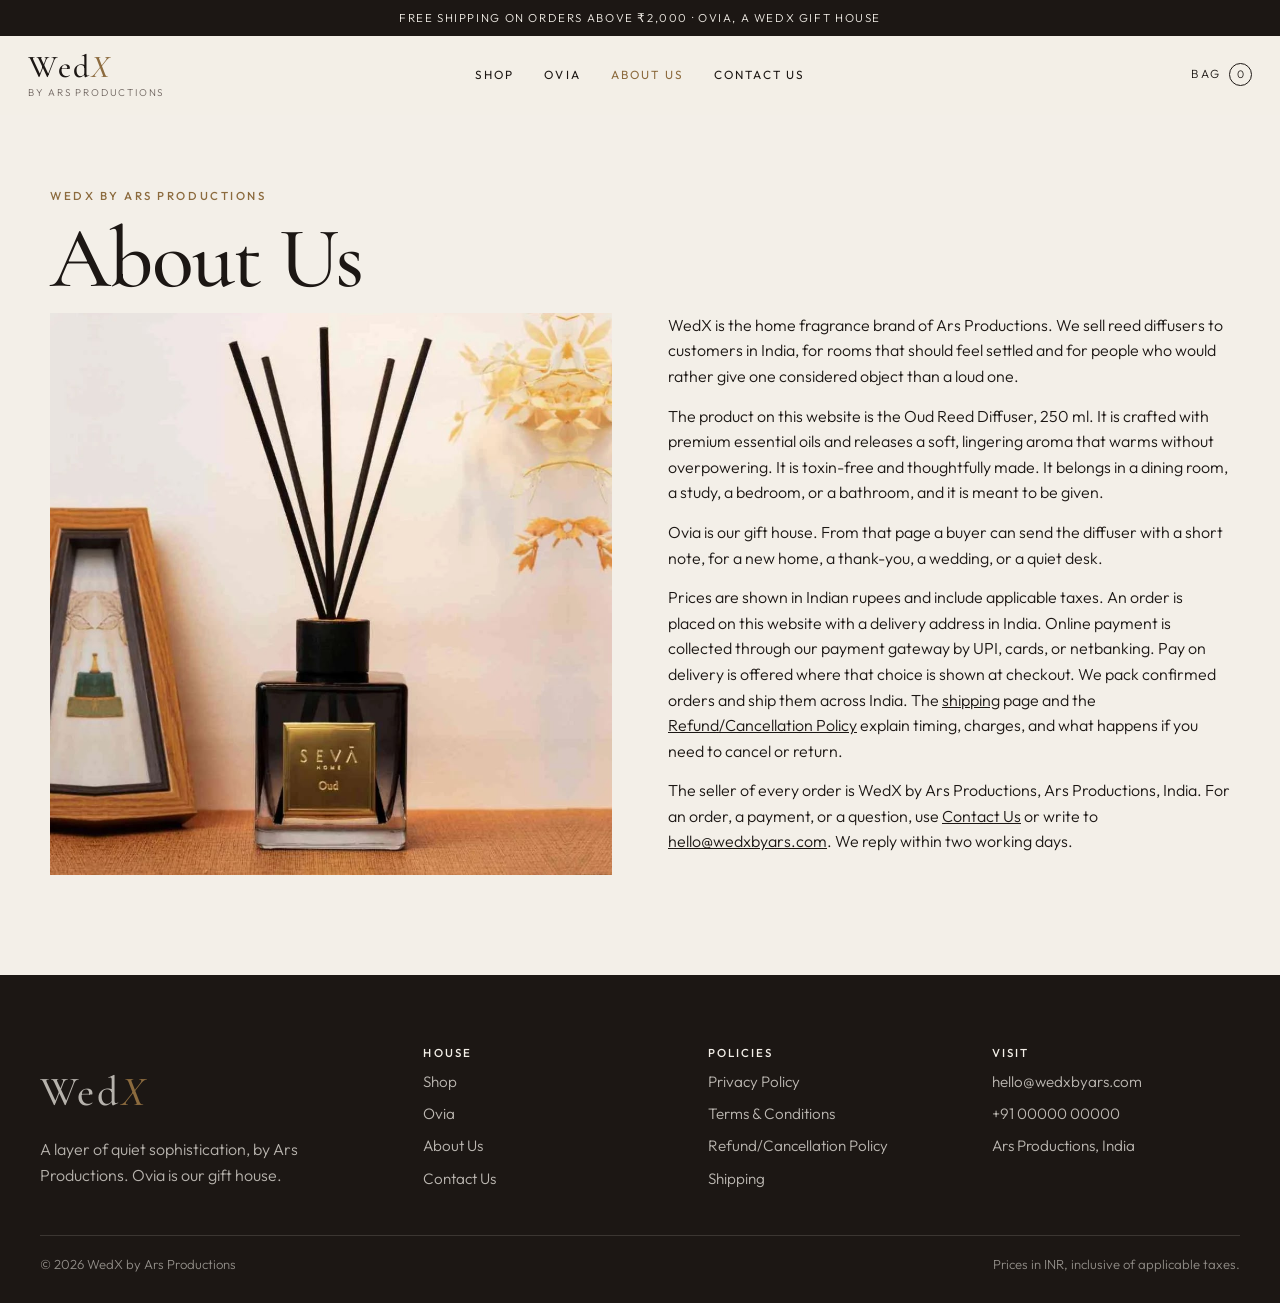
==== about.html @ e7707cc4 "Add the WedX storefront for the payment gateway application. Co-authored-by: Cursor <cursoragent@cur" ====
<!DOCTYPE html>
<html lang="en">
<head>
  <meta charset="utf-8">
  <meta name="viewport" content="width=device-width, initial-scale=1">
  <title>About Us — WedX by Ars Productions</title>
  <meta name="description" content="About Us. WedX is the home fragrance brand of Ars Productions. We sell reed diffusers in India, and Ovia is our gift house.">
  <meta name="theme-color" content="#f3efe8">
  <link rel="icon" href="favicon.svg" type="image/svg+xml">
  <link rel="preconnect" href="https://fonts.googleapis.com">
  <link rel="preconnect" href="https://fonts.gstatic.com" crossorigin>
  <link href="https://fonts.googleapis.com/css2?family=Cormorant+Garamond:ital,wght@0,500;0,600;1,500&family=Outfit:wght@300;400;500;600&display=swap" rel="stylesheet">
  <link rel="stylesheet" href="css/styles.css">
</head>
<body>
  <a class="skip" href="#main">Skip to content</a>
  <header class="header">
    <div class="announce">
      <p>Free shipping on orders above <span data-threshold>₹2,000</span> <span aria-hidden="true">·</span> Ovia, a WedX gift house</p>
    </div>
    <div class="bar">
      <button class="menu-btn" type="button" data-menu aria-expanded="false" aria-controls="site-nav">
        <span></span>
        <span></span>
        <span class="sr">Menu</span>
      </button>
      <a class="logo" href="index.html">
        <span class="logo-mark">Wed<em>X</em></span>
        <span class="logo-sub">by Ars Productions</span>
      </a>
      <nav id="site-nav" class="nav" data-nav>
        <a href="shop.html">Shop</a>
        <a href="ovia.html">Ovia</a>
        <a href="about.html" aria-current="page">About Us</a>
        <a href="contact.html">Contact Us</a>
      </nav>
      <a class="bag" href="checkout.html">Bag <span data-cart-count>0</span></a>
    </div>
  </header>
  <button class="backdrop" type="button" data-backdrop hidden aria-label="Close menu"></button>

  <main id="main">
    <header class="page-intro">
      <div class="wrap">
        <p class="eyebrow">WedX by Ars Productions</p>
        <h1>About Us</h1>
      </div>
    </header>
    <section class="wrap story-grid">
      <div class="media">
        <img src="images/image1.jpeg" width="1080" height="1080" alt="Black glass reed diffuser with tall black reeds on a linen surface">
      </div>
      <div class="stack">
        <p>WedX is the home fragrance brand of Ars Productions. We sell reed diffusers to customers in India, for rooms that should feel settled and for people who would rather give one considered object than a loud one.</p>
        <p>The product on this website is the Oud Reed Diffuser, 250 ml. It is crafted with premium essential oils and releases a soft, lingering aroma that warms without overpowering. It is toxin-free and thoughtfully made. It belongs in a dining room, a study, a bedroom, or a bathroom, and it is meant to be given.</p>
        <p>Ovia is our gift house. From that page a buyer can send the diffuser with a short note, for a new home, a thank-you, a wedding, or a quiet desk.</p>
        <p>Prices are shown in Indian rupees and include applicable taxes. An order is placed on this website with a delivery address in India. Online payment is collected through our payment gateway by UPI, cards, or netbanking. Pay on delivery is offered where that choice is shown at checkout. We pack confirmed orders and ship them across India. The <a href="shipping.html">shipping</a> page and the <a href="refunds.html">Refund/Cancellation Policy</a> explain timing, charges, and what happens if you need to cancel or return.</p>
        <p>The seller of every order is <span data-bind="legal">WedX by Ars Productions</span>, <span data-bind="address">Ars Productions, India</span>. For an order, a payment, or a question, use <a href="contact.html">Contact Us</a> or write to <a data-mail href="mailto:hello@wedxbyars.com">hello@wedxbyars.com</a>. We reply within two working days.</p>
      </div>
    </section>
  </main>

  <footer class="footer">
    <div class="footer-brand">
      <p class="logo-mark">Wed<em>X</em></p>
      <p>A layer of quiet sophistication, by Ars Productions. Ovia is our gift house.</p>
    </div>
    <div class="footer-col">
      <h2>House</h2>
      <a href="shop.html">Shop</a>
      <a href="ovia.html">Ovia</a>
      <a href="about.html">About Us</a>
      <a href="contact.html">Contact Us</a>
    </div>
    <div class="footer-col">
      <h2>Policies</h2>
      <a href="privacy.html">Privacy Policy</a>
      <a href="terms.html">Terms &amp; Conditions</a>
      <a href="refunds.html">Refund/Cancellation Policy</a>
      <a href="shipping.html">Shipping</a>
    </div>
    <div class="footer-col">
      <h2>Visit</h2>
      <a data-mail href="mailto:hello@wedxbyars.com">hello@wedxbyars.com</a>
      <a data-phone href="tel:+910000000000">+91 00000 00000</a>
      <p data-bind="address">Ars Productions, India</p>
    </div>
    <div class="footer-base">
      <p>© <span data-year>2026</span> <span data-bind="legal">WedX by Ars Productions</span></p>
      <p>Prices in INR, inclusive of applicable taxes.</p>
    </div>
  </footer>
  <script src="js/config.js"></script>
  <script src="js/cart.js"></script>
  <script src="js/site.js"></script>
</body>
</html>
---- css/styles.css ----
:root {
  --ivory: #f3efe8;
  --paper: #fbf8f4;
  --ink: #1c1714;
  --muted: #6f6560;
  --line: #e4dbd1;
  --gold: #a68456;
  --gold-deep: #8c6b3e;
  --dark: #1c1714;
  --serif: "Cormorant Garamond", Georgia, serif;
  --sans: "Outfit", "Segoe UI", sans-serif;
  --wrap: min(1180px, calc(100% - 40px));
}

* { box-sizing: border-box; }

html { scroll-behavior: smooth; }

body {
  margin: 0;
  background: var(--ivory);
  color: var(--ink);
  font-family: var(--sans);
  font-weight: 300;
  font-size: 16px;
  line-height: 1.6;
}

body.menu-open { overflow: hidden; }

img { max-width: 100%; display: block; }

h1, h2, h3 {
  font-family: var(--serif);
  font-weight: 500;
  letter-spacing: -0.02em;
  line-height: 0.96;
  margin: 0;
}

p { margin: 0; }

a { color: inherit; }

button, input, textarea { font: inherit; color: inherit; }

::selection { background: #e6d3b4; color: var(--ink); }

:focus-visible {
  outline: 2px solid var(--gold-deep);
  outline-offset: 3px;
}

[hidden] { display: none !important; }

.sr {
  position: absolute;
  width: 1px;
  height: 1px;
  padding: 0;
  margin: -1px;
  overflow: hidden;
  clip: rect(0, 0, 0, 0);
  white-space: nowrap;
  border: 0;
}

.skip {
  position: absolute;
  left: 16px;
  top: -48px;
  background: white;
  padding: 8px 12px;
  z-index: 80;
}

.skip:focus { top: 12px; }

.wrap { width: var(--wrap); margin: 0 auto; }

.eyebrow {
  margin: 0 0 12px;
  color: var(--gold-deep);
  letter-spacing: 0.22em;
  text-transform: uppercase;
  font-size: 0.72rem;
  font-weight: 500;
}

.lede {
  font-size: 1.05rem;
  color: var(--muted);
  max-width: 38rem;
}

.header {
  position: sticky;
  top: 0;
  z-index: 40;
  background: rgba(243, 239, 232, 0.96);
  border-bottom: 1px solid transparent;
}

.announce {
  text-align: center;
  padding: 9px 16px;
  background: var(--dark);
  color: var(--ivory);
  font-size: 0.72rem;
  letter-spacing: 0.14em;
  text-transform: uppercase;
}

.announce p { margin: 0; }

.bar {
  position: relative;
  display: flex;
  align-items: center;
  justify-content: space-between;
  min-height: 78px;
  padding: 10px 28px 12px;
}

.logo {
  text-decoration: none;
  display: flex;
  flex-direction: column;
  line-height: 1;
}

.logo-mark {
  font-family: var(--serif);
  font-size: 2rem;
  letter-spacing: 0.06em;
  font-weight: 500;
}

.logo-mark em {
  font-style: italic;
  color: var(--gold-deep);
  font-weight: 500;
}

.logo-sub {
  margin-top: 5px;
  font-size: 0.62rem;
  letter-spacing: 0.18em;
  text-transform: uppercase;
  color: var(--muted);
}

.nav {
  position: absolute;
  left: 50%;
  top: 50%;
  transform: translate(-50%, -50%);
  display: flex;
  gap: 30px;
}

.nav a {
  text-decoration: none;
  font-size: 0.74rem;
  letter-spacing: 0.18em;
  text-transform: uppercase;
  font-weight: 400;
}

.nav a[aria-current="page"] { color: var(--gold-deep); }

.bag {
  text-decoration: none;
  letter-spacing: 0.18em;
  text-transform: uppercase;
  font-size: 0.74rem;
  display: inline-flex;
  align-items: center;
  gap: 8px;
}

.bag span {
  min-width: 1.45rem;
  height: 1.45rem;
  border: 1px solid var(--ink);
  border-radius: 99px;
  display: inline-grid;
  place-items: center;
  font-size: 0.68rem;
  letter-spacing: 0;
}

.menu-btn {
  display: none;
  width: 42px;
  height: 42px;
  border: 0;
  background: transparent;
  flex-direction: column;
  justify-content: center;
  gap: 6px;
  cursor: pointer;
  z-index: 60;
  padding: 0;
}

.menu-btn span:not(.sr) {
  display: block;
  height: 1px;
  width: 22px;
  background: var(--ink);
}

.backdrop {
  position: fixed;
  inset: 0;
  background: rgba(28, 23, 20, 0.35);
  border: 0;
  z-index: 30;
  cursor: pointer;
}

.btn {
  display: inline-flex;
  align-items: center;
  justify-content: center;
  min-height: 48px;
  padding: 0 22px;
  background: var(--ink);
  color: var(--ivory);
  text-decoration: none;
  border: 1px solid var(--ink);
  letter-spacing: 0.16em;
  text-transform: uppercase;
  font-size: 0.72rem;
  font-weight: 500;
  cursor: pointer;
  transition: background 0.2s ease, color 0.2s ease, border-color 0.2s ease;
}

.btn:hover { background: var(--gold-deep); border-color: var(--gold-deep); }

.btn-line {
  background: transparent;
  color: var(--ink);
}

.btn-line:hover { background: var(--ink); color: var(--ivory); }

.btn-light {
  background: transparent;
  color: var(--ivory);
  border-color: rgba(243, 239, 232, 0.45);
}

.btn-light:hover { background: var(--ivory); color: var(--ink); }

.btn-block { width: 100%; }

.actions { display: flex; flex-wrap: wrap; gap: 12px; margin-top: 28px; }

.hero {
  display: grid;
  grid-template-columns: 1fr 1.05fr;
  min-height: calc(100vh - 118px);
  background: var(--ivory);
}

.hero-copy {
  display: flex;
  flex-direction: column;
  justify-content: center;
  padding: 72px 64px;
}

.hero h1 {
  font-size: clamp(3.4rem, 6vw, 5.6rem);
  max-width: 8ch;
  margin-bottom: 20px;
}

.hero-media { min-height: 520px; background: #e7d2c2; }

.hero-media img {
  width: 100%;
  height: 100%;
  object-fit: cover;
  min-height: 520px;
}

.marquee {
  overflow: hidden;
  border-top: 1px solid var(--line);
  border-bottom: 1px solid var(--line);
  padding: 14px 0;
  background: var(--paper);
}

.marquee-track {
  display: flex;
  gap: 42px;
  width: max-content;
  animation: drift 38s linear infinite;
}

.marquee span {
  letter-spacing: 0.22em;
  text-transform: uppercase;
  font-size: 0.72rem;
}

@keyframes drift {
  from { transform: translateX(0); }
  to { transform: translateX(-50%); }
}

.section { padding: 92px 0; }

.split {
  display: grid;
  grid-template-columns: 1.05fr 0.95fr;
  gap: 64px;
  align-items: center;
}

.media {
  overflow: hidden;
  background: #efe8df;
  aspect-ratio: 1;
}

.media img {
  width: 100%;
  height: 100%;
  object-fit: cover;
  transition: transform 0.6s ease;
}

.media:hover img { transform: scale(1.03); }

.copy h2, .page-intro h1, .band h2, .rooms h2 {
  font-size: clamp(2.8rem, 5vw, 4.4rem);
}

.copy h2 { margin-bottom: 18px; }

.copy p + p, .stack p + p { margin-top: 14px; }

.price {
  margin-top: 22px;
  font-family: var(--serif);
  font-size: 2rem;
  letter-spacing: 0;
}

.fine, .meta {
  margin-top: 8px;
  color: var(--muted);
  font-size: 0.86rem;
}

.rooms h2 { margin-bottom: 8px; }

.room-grid {
  display: grid;
  grid-template-columns: repeat(4, 1fr);
  gap: 28px;
  margin-top: 36px;
}

.room-grid span {
  display: block;
  color: var(--gold);
  font-family: var(--serif);
  font-size: 1.5rem;
  margin-bottom: 10px;
}

.room-grid h3 { font-size: 2rem; margin-bottom: 10px; }

.room-grid p { color: var(--muted); }

.band {
  display: grid;
  grid-template-columns: 1fr 1fr;
  background: var(--dark);
  color: var(--ivory);
}

.band-copy {
  display: flex;
  flex-direction: column;
  justify-content: center;
  padding: 80px 64px;
}

.band .eyebrow { color: #d7b98a; }

.band p { color: rgba(243, 239, 232, 0.78); max-width: 34rem; margin-top: 16px; }

.band img { width: 100%; height: 100%; object-fit: cover; min-height: 420px; }

.promises { padding: 28px 0 88px; }

.promise-grid {
  display: grid;
  grid-template-columns: repeat(3, 1fr);
  gap: 28px;
  border-top: 1px solid var(--line);
  padding-top: 32px;
}

.promise-grid h2 { font-size: 2.2rem; margin-bottom: 10px; }

.promise-grid p { color: var(--muted); }

.page-intro { padding: 72px 0 12px; }

.page-intro .wrap h1 { font-size: clamp(3.2rem, 7vw, 5.4rem); }

.page-intro .lede { margin-top: 18px; }

.catalog { padding-bottom: 100px; }

.category-row {
  display: grid;
  grid-template-columns: 1fr 1fr;
  gap: 16px;
  margin: 36px 0 48px;
}

.category-card {
  display: flex;
  flex-direction: column;
  justify-content: flex-end;
  min-height: 180px;
  padding: 24px;
  text-decoration: none;
  background: var(--paper);
  border: 1px solid var(--line);
}

.category-card strong {
  font-family: var(--serif);
  font-size: 2.2rem;
  font-weight: 500;
}

.category-card span {
  color: var(--muted);
  margin-top: 6px;
}

.category-card:hover { border-color: var(--ink); }

.product-row {
  display: grid;
  grid-template-columns: 0.9fr 1.1fr;
  gap: 48px;
  align-items: center;
}

.product-grid {
  display: grid;
  grid-template-columns: 1.15fr 0.85fr;
  gap: 56px;
  align-items: start;
  padding-bottom: 100px;
}

.buy { position: sticky; top: 118px; }

.buy h1 { font-size: clamp(3rem, 5vw, 4.4rem); margin: 8px 0 16px; }

.thumbs { display: flex; gap: 10px; margin-top: 10px; }

.thumbs button {
  width: 84px;
  height: 84px;
  padding: 0;
  border: 1px solid transparent;
  background: #efe8df;
  cursor: pointer;
}

.thumbs button.is-selected { border-color: var(--ink); }

.thumbs img { width: 100%; height: 100%; object-fit: cover; }

.facts {
  display: flex;
  flex-wrap: wrap;
  gap: 8px 18px;
  margin: 18px 0;
  padding: 0;
  list-style: none;
  color: var(--muted);
  font-size: 0.92rem;
}

.qty {
  display: inline-flex;
  align-items: center;
  border: 1px solid var(--line);
  margin: 16px 0;
  background: var(--paper);
}

.qty button, .qty input {
  width: 40px;
  height: 40px;
  border: 0;
  background: transparent;
  text-align: center;
}

.qty button { cursor: pointer; }

.qty span { min-width: 1.5rem; text-align: center; }

.qty input::-webkit-outer-spin-button,
.qty input::-webkit-inner-spin-button { -webkit-appearance: none; margin: 0; }

.qty input[type="number"] { -moz-appearance: textfield; appearance: textfield; }

.field { margin: 16px 0; }

.field label, .check, legend {
  display: block;
  letter-spacing: 0.14em;
  text-transform: uppercase;
  font-size: 0.7rem;
  margin-bottom: 6px;
}

.field input, .field textarea {
  width: 100%;
  background: transparent;
  border: 0;
  border-bottom: 1px solid var(--line);
  border-radius: 0;
  padding: 10px 0;
}

.field textarea { resize: vertical; }

.field input:focus, .field textarea:focus {
  outline: none;
  border-bottom-color: var(--ink);
}

.field-row {
  display: grid;
  grid-template-columns: 1fr 1fr;
  gap: 16px;
}

fieldset { border: 0; margin: 18px 0; padding: 0; }

.pay label, .check {
  display: flex;
  gap: 10px;
  align-items: flex-start;
  letter-spacing: 0;
  text-transform: none;
  font-size: 0.95rem;
  margin: 10px 0;
}

.check a { color: var(--gold-deep); }

details { border-top: 1px solid var(--line); padding: 14px 0; }

details:last-of-type { border-bottom: 1px solid var(--line); }

summary {
  cursor: pointer;
  letter-spacing: 0.14em;
  text-transform: uppercase;
  font-size: 0.74rem;
  list-style: none;
}

summary::-webkit-details-marker { display: none; }

details p { color: var(--muted); margin-top: 10px; }

.story-grid, .contact-grid, .ovia-grid, .checkout-grid {
  display: grid;
  grid-template-columns: 1fr 1fr;
  gap: 56px;
  align-items: start;
  padding-bottom: 100px;
}

.occasion-list { list-style: none; padding: 0; margin: 28px 0 0; }

.occasion-list li {
  border-top: 1px solid var(--line);
  padding: 14px 0;
  font-family: var(--serif);
  font-size: 1.8rem;
}

.prose { width: min(740px, calc(100% - 40px)); margin: 0 auto; padding: 72px 0 110px; }

.prose h1 { font-size: clamp(3rem, 6vw, 4.6rem); margin-bottom: 12px; }

.prose h2 { font-size: 2rem; margin: 36px 0 10px; }

.prose p, .prose li { color: var(--muted); }

.prose p + p { margin-top: 12px; }

.prose ul { padding-left: 1.1rem; }

.prose a { color: var(--gold-deep); }

.checkout-grid { align-items: start; }

.line {
  display: grid;
  grid-template-columns: 96px 1fr auto;
  gap: 16px;
  padding: 16px 0;
  border-bottom: 1px solid var(--line);
  align-items: center;
}

.line img { width: 96px; height: 96px; object-fit: cover; background: #efe8df; }

.line h2 { font-size: 1.8rem; }

.line .note { color: var(--muted); font-size: 0.88rem; margin-top: 4px; }

.line-price { font-family: var(--serif); font-size: 1.4rem; }

.text-btn {
  background: none;
  border: 0;
  padding: 0;
  color: var(--muted);
  text-decoration: underline;
  cursor: pointer;
}

.totals { margin: 8px 0 20px; }

.totals div {
  display: flex;
  justify-content: space-between;
  gap: 16px;
  padding: 8px 0;
  border-bottom: 1px solid var(--line);
}

.totals dt { color: var(--muted); }

.totals dd { margin: 0; }

.summary {
  background: var(--paper);
  border: 1px solid var(--line);
  padding: 28px 24px;
}

.summary h2 { font-size: 2.4rem; margin-bottom: 8px; }

.form-error { color: #8d3b32; margin-bottom: 8px; }

.receipt {
  width: min(720px, calc(100% - 40px));
  margin: 0 auto;
  padding: 72px 0 110px;
}

.receipt h1 { font-size: clamp(3rem, 6vw, 4.6rem); margin: 8px 0 16px; }

.receipt p { color: var(--muted); }

.receipt p + p { margin-top: 12px; }

.toast {
  position: fixed;
  top: 92px;
  left: 50%;
  transform: translateX(-50%) translateY(-8px);
  background: var(--ink);
  color: var(--ivory);
  padding: 14px 18px;
  letter-spacing: 0.12em;
  text-transform: uppercase;
  font-size: 0.7rem;
  opacity: 0;
  pointer-events: none;
  transition: opacity 0.2s ease, transform 0.2s ease;
  z-index: 70;
}

.toast.is-on { opacity: 1; transform: translateX(-50%) translateY(0); }

.line .text-btn { display: block; margin-top: 6px; }

.footer {
  background: var(--dark);
  color: var(--ivory);
  display: grid;
  grid-template-columns: 1.4fr 1fr 1fr 1fr;
  gap: 36px;
  padding: 72px 40px 28px;
}

.footer-brand .logo-mark { font-size: 2.6rem; }

.footer-brand p { color: rgba(243, 239, 232, 0.72); margin-top: 12px; max-width: 26rem; }

.footer h2 {
  font-family: var(--sans);
  font-size: 0.72rem;
  letter-spacing: 0.18em;
  text-transform: uppercase;
  font-weight: 500;
  margin: 0 0 12px;
}

.footer a, .footer-col p {
  display: block;
  color: rgba(243, 239, 232, 0.75);
  text-decoration: none;
  margin: 8px 0;
  font-size: 0.95rem;
}

.footer a:hover { color: white; }

.footer-base {
  grid-column: 1 / -1;
  display: flex;
  justify-content: space-between;
  gap: 12px;
  border-top: 1px solid rgba(243, 239, 232, 0.14);
  padding-top: 18px;
  color: rgba(243, 239, 232, 0.55);
  font-size: 0.82rem;
}

.empty { padding: 24px 0 48px; }

.empty h1 { font-size: clamp(3rem, 6vw, 4.4rem); margin-bottom: 12px; }

@media (max-width: 1100px) {
  .logo-sub { display: none; }
  .nav { gap: 18px; }
}

@media (max-width: 900px) {
  .menu-btn { display: inline-flex; }
  .logo-sub { display: block; }
  .hero-media { order: -1; }

  .bar {
    display: grid;
    grid-template-columns: 1fr auto 1fr;
    min-height: 68px;
    padding: 8px 16px 10px;
  }

  .menu-btn { justify-self: start; grid-column: 1; }
  .logo { justify-self: center; grid-column: 2; }
  .bag { justify-self: end; grid-column: 3; }

  .nav {
    position: fixed;
    left: 0;
    top: 0;
    right: 0;
    height: 100vh;
    width: 100%;
    transform: translateX(100%);
    flex-direction: column;
    align-items: flex-start;
    gap: 18px;
    padding: 108px 32px;
    background: var(--paper);
    z-index: 50;
    transition: transform 0.25s ease;
  }

  .nav.is-open { transform: none; }

  .nav a {
    font-family: var(--serif);
    font-size: 2.1rem;
    letter-spacing: 0;
    text-transform: none;
  }

  .hero, .split, .band, .product-grid, .product-row, .story-grid, .contact-grid, .ovia-grid, .checkout-grid, .category-row, .promise-grid {
    grid-template-columns: 1fr;
  }

  .hero-copy, .band-copy { padding: 40px 20px 56px; }

  .hero h1 { max-width: none; }

  .hero-media, .hero-media img { min-height: 360px; }

  .section { padding: 64px 0; }

  .room-grid { grid-template-columns: 1fr 1fr; }

  .footer { grid-template-columns: 1fr 1fr; padding: 48px 20px 24px; }

  .footer-brand { grid-column: 1 / -1; }

  .footer-base { flex-direction: column; }

  .buy { position: static; }

  .field-row { grid-template-columns: 1fr; }

  .line { grid-template-columns: 72px 1fr; }
  .line-price { grid-column: 2; }
}

@media (max-width: 560px) {
  .room-grid { grid-template-columns: 1fr; }
  .announce { letter-spacing: 0.06em; }
  .actions .btn { width: 100%; }
}

@media (prefers-reduced-motion: reduce) {
  html { scroll-behavior: auto; }
  .marquee-track { animation: none; }
  .media img, .nav, .toast, .btn { transition: none; }
}
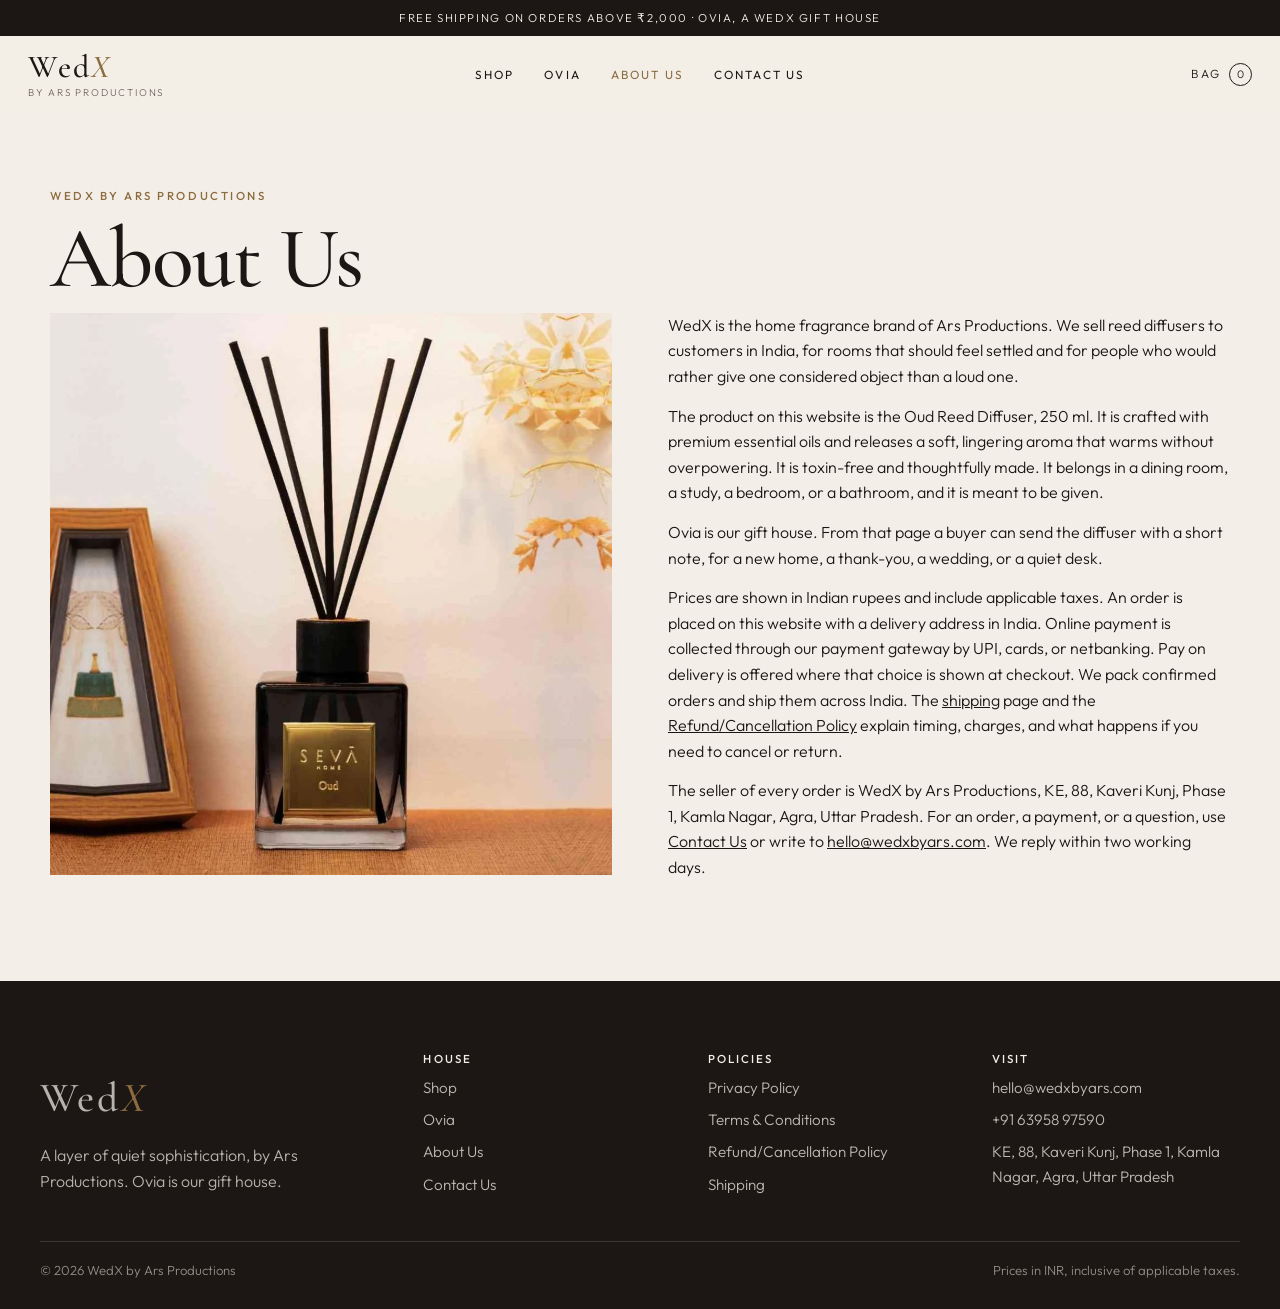
==== commit 42ca8aa0: "Update address and mobile umber" ====
--- a/about.html
+++ b/about.html
@@ -55,7 +55,7 @@
         <p>The product on this website is the Oud Reed Diffuser, 250 ml. It is crafted with premium essential oils and releases a soft, lingering aroma that warms without overpowering. It is toxin-free and thoughtfully made. It belongs in a dining room, a study, a bedroom, or a bathroom, and it is meant to be given.</p>
         <p>Ovia is our gift house. From that page a buyer can send the diffuser with a short note, for a new home, a thank-you, a wedding, or a quiet desk.</p>
         <p>Prices are shown in Indian rupees and include applicable taxes. An order is placed on this website with a delivery address in India. Online payment is collected through our payment gateway by UPI, cards, or netbanking. Pay on delivery is offered where that choice is shown at checkout. We pack confirmed orders and ship them across India. The <a href="shipping.html">shipping</a> page and the <a href="refunds.html">Refund/Cancellation Policy</a> explain timing, charges, and what happens if you need to cancel or return.</p>
-        <p>The seller of every order is <span data-bind="legal">WedX by Ars Productions</span>, <span data-bind="address">Ars Productions, India</span>. For an order, a payment, or a question, use <a href="contact.html">Contact Us</a> or write to <a data-mail href="mailto:hello@wedxbyars.com">hello@wedxbyars.com</a>. We reply within two working days.</p>
+        <p>The seller of every order is <span data-bind="legal">WedX by Ars Productions</span>, <span data-bind="address">KE, 88, Kaveri Kunj, Phase 1, Kamla Nagar, Agra, Uttar Pradesh</span>. For an order, a payment, or a question, use <a href="contact.html">Contact Us</a> or write to <a data-mail href="mailto:hello@wedxbyars.com">hello@wedxbyars.com</a>. We reply within two working days.</p>
       </div>
     </section>
   </main>
@@ -82,8 +82,8 @@
     <div class="footer-col">
       <h2>Visit</h2>
       <a data-mail href="mailto:hello@wedxbyars.com">hello@wedxbyars.com</a>
-      <a data-phone href="tel:+910000000000">+91 00000 00000</a>
-      <p data-bind="address">Ars Productions, India</p>
+      <a data-phone href="tel:+916395897590">+91 63958 97590</a>
+      <p data-bind="address">KE, 88, Kaveri Kunj, Phase 1, Kamla Nagar, Agra, Uttar Pradesh</p>
     </div>
     <div class="footer-base">
       <p>© <span data-year>2026</span> <span data-bind="legal">WedX by Ars Productions</span></p>
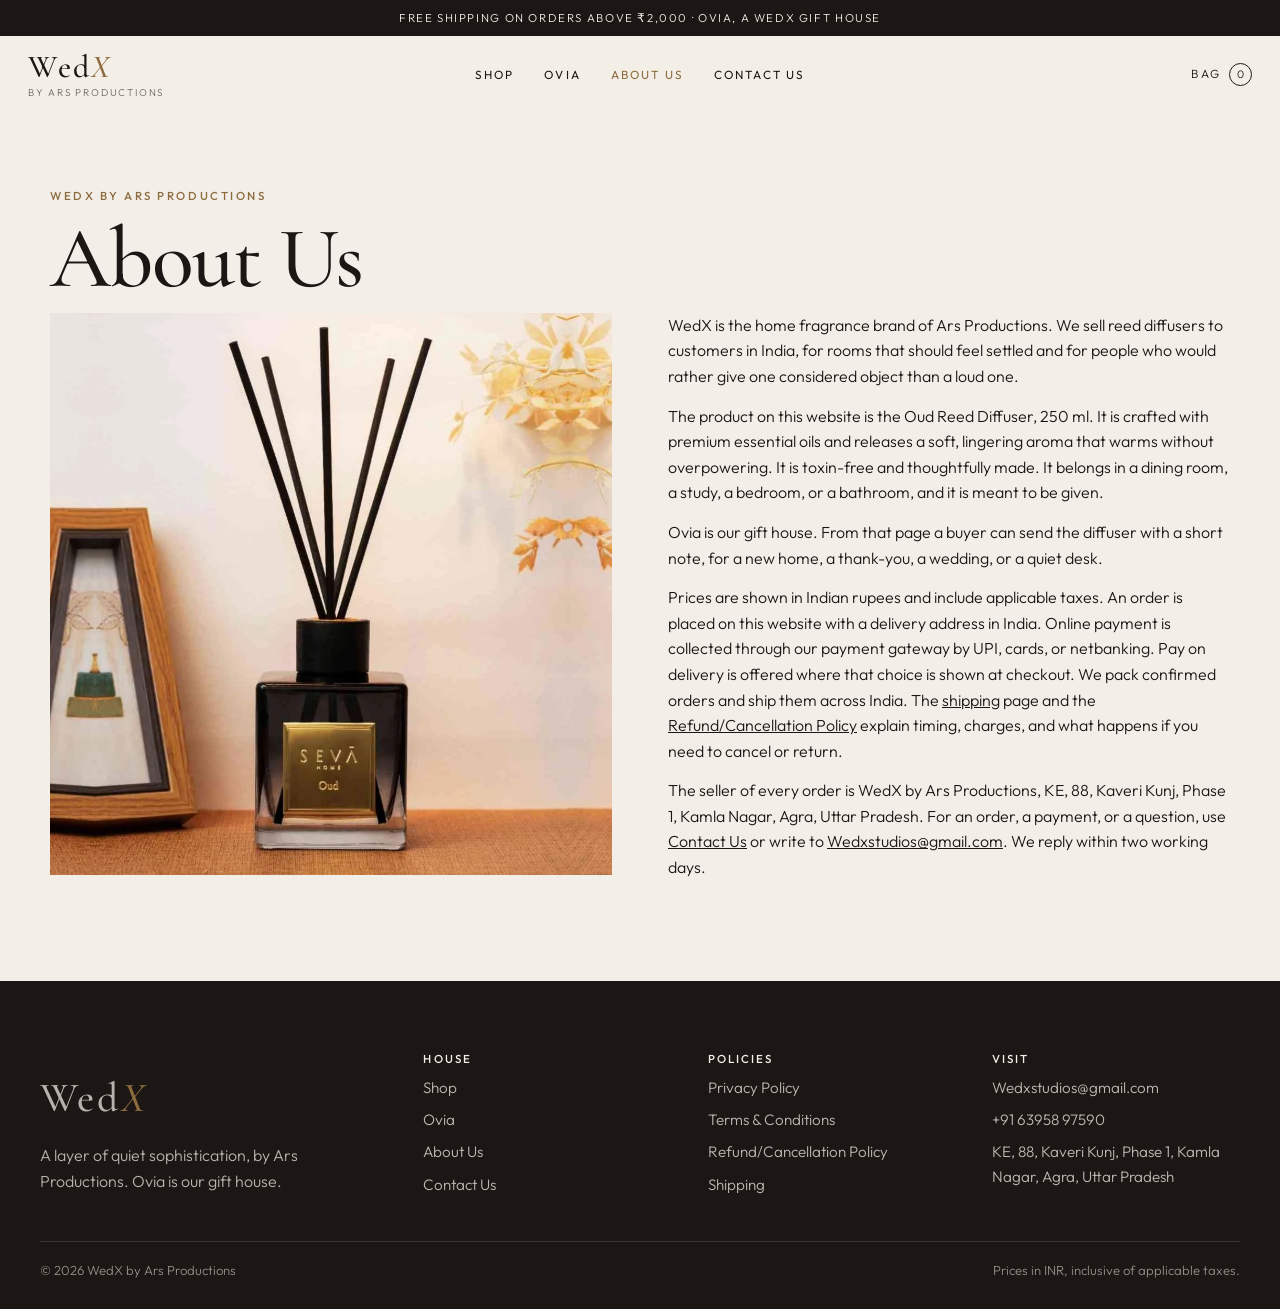
==== commit bdb1ac64: "Replace Gmail" ====
--- a/about.html
+++ b/about.html
@@ -55,7 +55,7 @@
         <p>The product on this website is the Oud Reed Diffuser, 250 ml. It is crafted with premium essential oils and releases a soft, lingering aroma that warms without overpowering. It is toxin-free and thoughtfully made. It belongs in a dining room, a study, a bedroom, or a bathroom, and it is meant to be given.</p>
         <p>Ovia is our gift house. From that page a buyer can send the diffuser with a short note, for a new home, a thank-you, a wedding, or a quiet desk.</p>
         <p>Prices are shown in Indian rupees and include applicable taxes. An order is placed on this website with a delivery address in India. Online payment is collected through our payment gateway by UPI, cards, or netbanking. Pay on delivery is offered where that choice is shown at checkout. We pack confirmed orders and ship them across India. The <a href="shipping.html">shipping</a> page and the <a href="refunds.html">Refund/Cancellation Policy</a> explain timing, charges, and what happens if you need to cancel or return.</p>
-        <p>The seller of every order is <span data-bind="legal">WedX by Ars Productions</span>, <span data-bind="address">KE, 88, Kaveri Kunj, Phase 1, Kamla Nagar, Agra, Uttar Pradesh</span>. For an order, a payment, or a question, use <a href="contact.html">Contact Us</a> or write to <a data-mail href="mailto:hello@wedxbyars.com">hello@wedxbyars.com</a>. We reply within two working days.</p>
+        <p>The seller of every order is <span data-bind="legal">WedX by Ars Productions</span>, <span data-bind="address">KE, 88, Kaveri Kunj, Phase 1, Kamla Nagar, Agra, Uttar Pradesh</span>. For an order, a payment, or a question, use <a href="contact.html">Contact Us</a> or write to <a data-mail href="mailto:Wedxstudios@gmail.com">Wedxstudios@gmail.com</a>. We reply within two working days.</p>
       </div>
     </section>
   </main>
@@ -81,7 +81,7 @@
     </div>
     <div class="footer-col">
       <h2>Visit</h2>
-      <a data-mail href="mailto:hello@wedxbyars.com">hello@wedxbyars.com</a>
+      <a data-mail href="mailto:Wedxstudios@gmail.com">Wedxstudios@gmail.com</a>
       <a data-phone href="tel:+916395897590">+91 63958 97590</a>
       <p data-bind="address">KE, 88, Kaveri Kunj, Phase 1, Kamla Nagar, Agra, Uttar Pradesh</p>
     </div>
